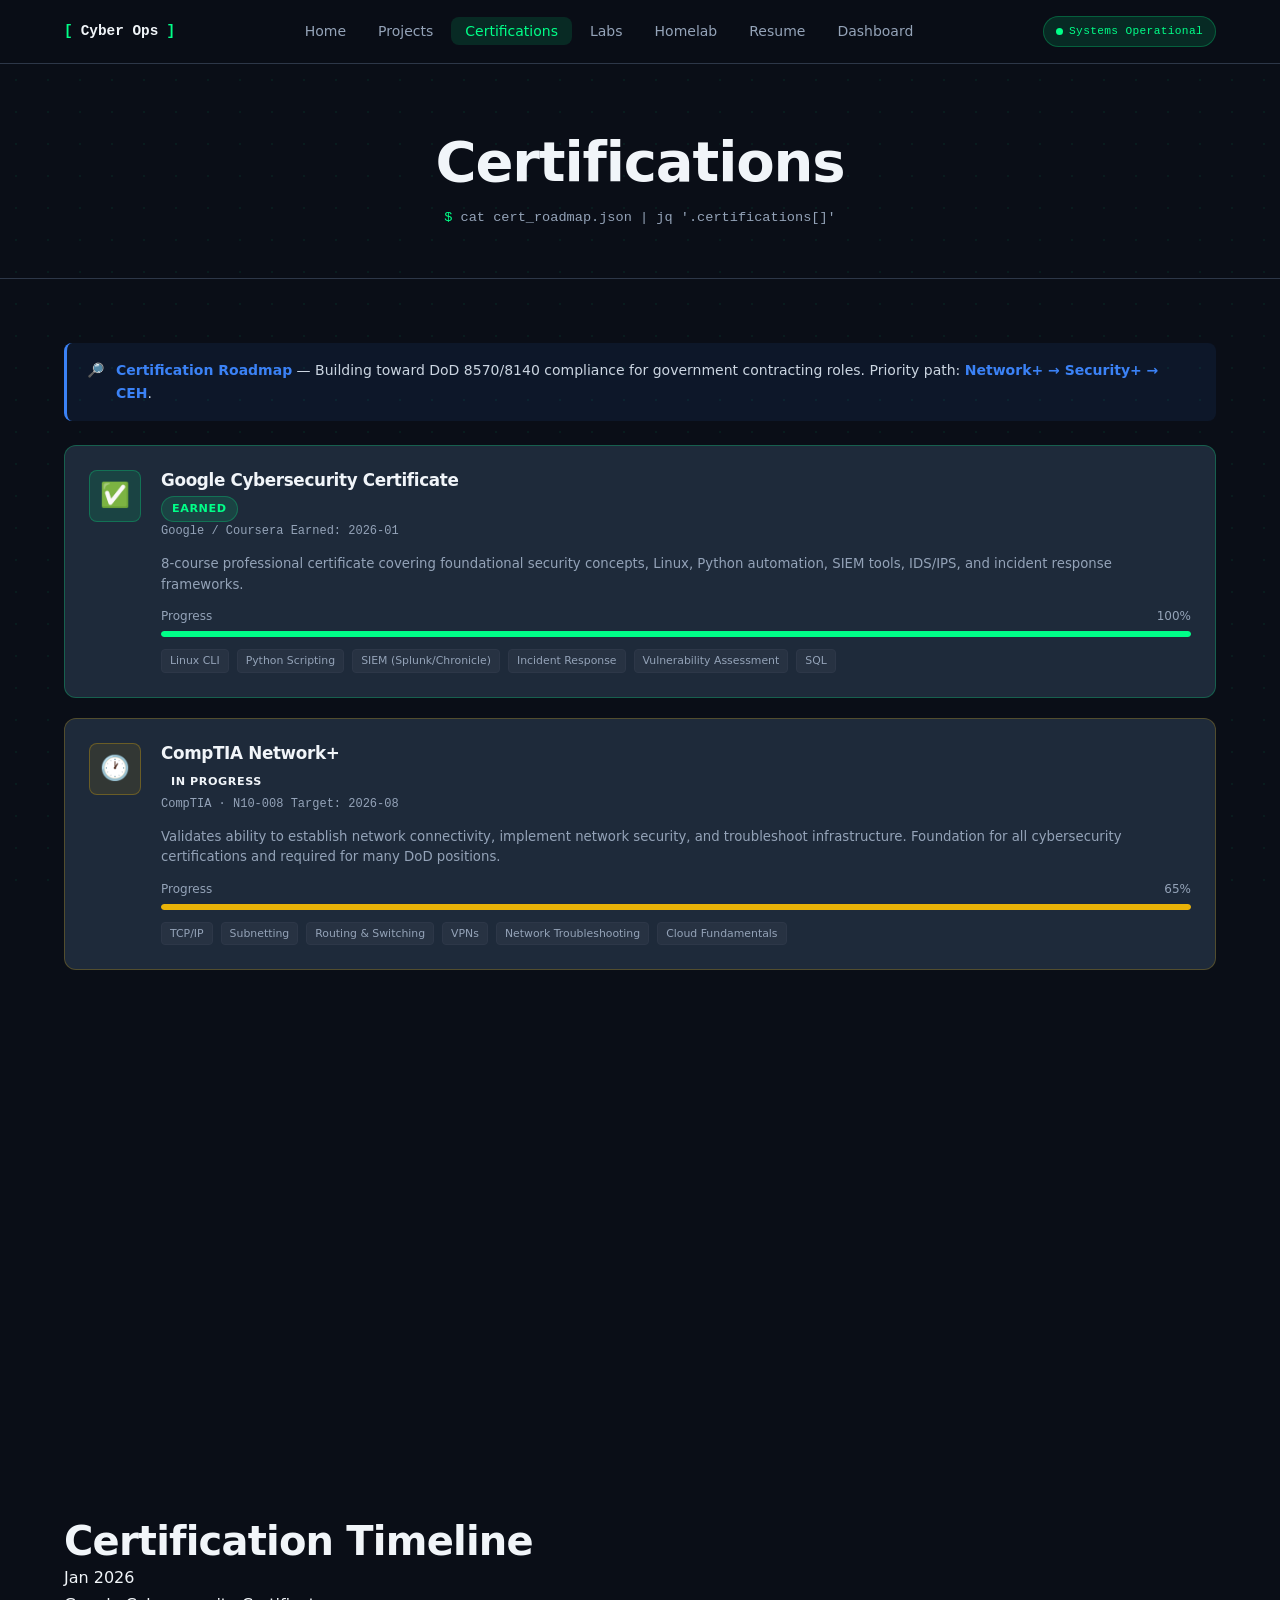
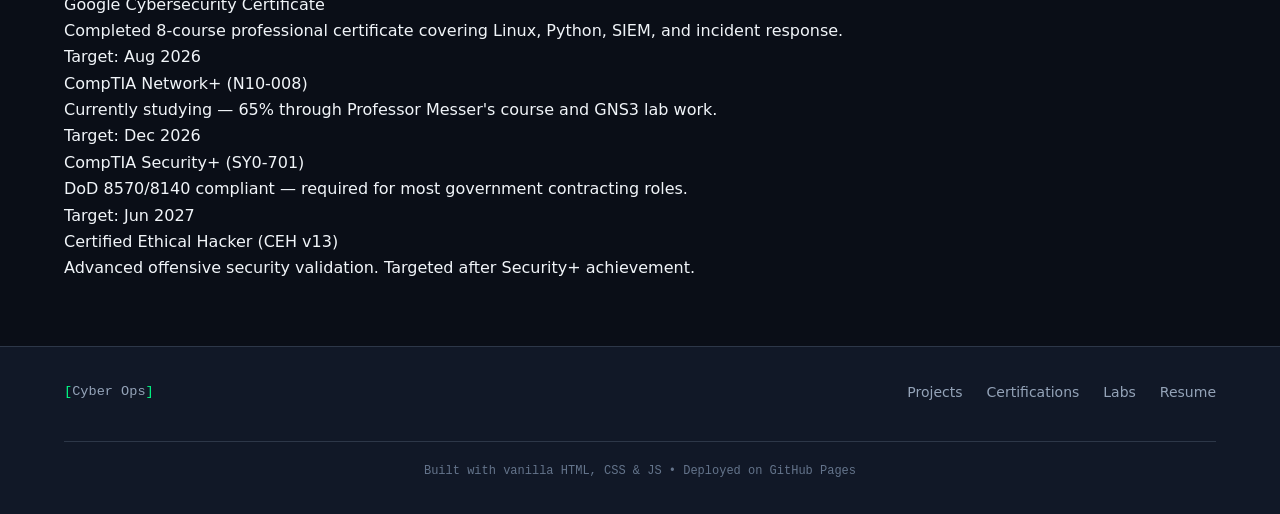
==== sections/certifications.html @ 69dcfa16 "Initial commit: cybersecurity portfolio - Homepage with animated terminal, stats bar, GitHub widget " ====
<!DOCTYPE html>
<html lang="en">
<head>
  <meta charset="UTF-8">
  <meta name="viewport" content="width=device-width, initial-scale=1.0">
  <meta name="description" content="Certification journey — earned credentials, in-progress study, and planned certifications for a government contracting cybersecurity career.">
  <title>Certifications — Cyber Ops Portfolio</title>
  <meta http-equiv="Content-Security-Policy"
    content="default-src 'self'; script-src 'self'; style-src 'self' https://fonts.googleapis.com; font-src https://fonts.gstatic.com; img-src 'self' data: https:; connect-src 'self'; frame-ancestors 'none';">
  <meta http-equiv="X-Content-Type-Options" content="nosniff">
  <meta http-equiv="Referrer-Policy" content="strict-origin-when-cross-origin">
  <link rel="preconnect" href="https://fonts.googleapis.com">
  <link rel="preconnect" href="https://fonts.gstatic.com" crossorigin>
  <link href="https://fonts.googleapis.com/css2?family=Inter:wght@400;500;600;700;800&family=JetBrains+Mono:wght@400;700&display=swap" rel="stylesheet">
  <link rel="stylesheet" href="../assets/css/main.css">
  <link rel="stylesheet" href="../assets/css/components.css">
  <link rel="stylesheet" href="../assets/css/animations.css">
</head>
<body data-page="certifications">

  <nav class="nav" role="navigation" aria-label="Main navigation">
    <div class="nav-inner">
      <a href="../index.html" class="nav-logo">
        <span class="bracket">[</span>Cyber Ops<span class="bracket">]</span>
      </a>
      <ul class="nav-links" role="list">
        <li><a href="../index.html">Home</a></li>
        <li><a href="projects.html">Projects</a></li>
        <li><a href="certifications.html" class="active">Certifications</a></li>
        <li><a href="labs.html">Labs</a></li>
        <li><a href="homelab.html">Homelab</a></li>
        <li><a href="resume.html">Resume</a></li>
        <li><a href="dashboard.html">Dashboard</a></li>
      </ul>
      <div class="nav-status" aria-label="System status: operational">
        <span class="status-dot" aria-hidden="true"></span>
        Systems Operational
      </div>
      <button class="nav-hamburger" aria-label="Toggle mobile menu" aria-expanded="false" aria-controls="mobile-nav">
        <span></span><span></span><span></span>
      </button>
    </div>
  </nav>
  <nav id="mobile-nav" class="nav-mobile" aria-label="Mobile navigation">
    <a href="../index.html">Home</a>
    <a href="projects.html">Projects</a>
    <a href="certifications.html">Certifications</a>
    <a href="labs.html">Labs</a>
    <a href="homelab.html">Homelab</a>
    <a href="resume.html">Resume</a>
    <a href="dashboard.html">Dashboard</a>
  </nav>

  <main>
    <section class="page-hero">
      <div class="container">
        <h1>Certifications</h1>
        <div class="page-cmd">cat cert_roadmap.json | jq '.certifications[]'</div>
      </div>
    </section>

    <section class="section">
      <div class="container">

        <!-- Context note about cert path -->
        <div class="alert alert-sim" style="max-width:720px; margin-bottom:var(--sp-8);">
          <span aria-hidden="true">&#128270;</span>
          <div>
            <strong>Certification Roadmap</strong> —
            Building toward DoD 8570/8140 compliance for government contracting roles.
            Priority path: <strong>Network+ → Security+ → CEH</strong>.
          </div>
        </div>

        <!-- Cert cards injected by main.js (CertCards.load) -->
        <div id="certs-grid" class="certs-grid" aria-label="Certification cards">
          <p style="color:var(--text-muted);">Loading certifications...</p>
        </div>

        <!-- Timeline -->
        <div style="margin-top:var(--sp-12)">
          <h2 style="font-size:1.5rem; margin-bottom:var(--sp-8);">Certification Timeline</h2>
          <div style="position:relative; padding-left:2rem;">
            <!-- Vertical line -->
            <div style="position:absolute; left:7px; top:0; bottom:0; width:2px; background:var(--border);"></div>

            <div style="margin-bottom:var(--sp-8); position:relative;">
              <div style="position:absolute; left:-1.6rem; top:4px; width:14px; height:14px; border-radius:50%; background:var(--green); border:2px solid var(--bg-primary); box-shadow:var(--green-glow);"></div>
              <div style="font-family:var(--font-mono); font-size:0.75rem; color:var(--green); margin-bottom:4px;">Jan 2026</div>
              <div style="font-weight:600;">Google Cybersecurity Certificate</div>
              <div style="font-size:0.85rem; color:var(--text-muted);">Completed 8-course professional certificate covering Linux, Python, SIEM, and incident response.</div>
            </div>

            <div style="margin-bottom:var(--sp-8); position:relative;">
              <div style="position:absolute; left:-1.6rem; top:4px; width:14px; height:14px; border-radius:50%; background:var(--yellow); border:2px solid var(--bg-primary);"></div>
              <div style="font-family:var(--font-mono); font-size:0.75rem; color:var(--yellow); margin-bottom:4px;">Target: Aug 2026</div>
              <div style="font-weight:600;">CompTIA Network+ (N10-008)</div>
              <div style="font-size:0.85rem; color:var(--text-muted);">Currently studying — 65% through Professor Messer's course and GNS3 lab work.</div>
            </div>

            <div style="margin-bottom:var(--sp-8); position:relative;">
              <div style="position:absolute; left:-1.6rem; top:4px; width:14px; height:14px; border-radius:50%; background:var(--border); border:2px solid var(--bg-primary);"></div>
              <div style="font-family:var(--font-mono); font-size:0.75rem; color:var(--text-muted); margin-bottom:4px;">Target: Dec 2026</div>
              <div style="font-weight:600;">CompTIA Security+ (SY0-701)</div>
              <div style="font-size:0.85rem; color:var(--text-muted);">DoD 8570/8140 compliant — required for most government contracting roles.</div>
            </div>

            <div style="position:relative;">
              <div style="position:absolute; left:-1.6rem; top:4px; width:14px; height:14px; border-radius:50%; background:var(--border); border:2px solid var(--bg-primary);"></div>
              <div style="font-family:var(--font-mono); font-size:0.75rem; color:var(--text-muted); margin-bottom:4px;">Target: Jun 2027</div>
              <div style="font-weight:600;">Certified Ethical Hacker (CEH v13)</div>
              <div style="font-size:0.85rem; color:var(--text-muted);">Advanced offensive security validation. Targeted after Security+ achievement.</div>
            </div>
          </div>
        </div>

      </div>
    </section>
  </main>

  <footer class="footer" role="contentinfo">
    <div class="footer-inner">
      <div class="footer-logo"><span class="accent">[</span>Cyber Ops<span class="accent">]</span></div>
      <ul class="footer-links" role="list">
        <li><a href="projects.html">Projects</a></li>
        <li><a href="certifications.html">Certifications</a></li>
        <li><a href="labs.html">Labs</a></li>
        <li><a href="resume.html">Resume</a></li>
      </ul>
      <div class="footer-copy">Built with vanilla HTML, CSS &amp; JS &bull; Deployed on GitHub Pages</div>
    </div>
  </footer>

  <script src="../config.js"></script>
  <script src="../assets/js/main.js"></script>

</body>
</html>
---- assets/css/main.css ----
/* ============================================================
   MAIN.CSS — Cyber Operations Portfolio
   Design tokens, reset, base typography, layout, nav, hero,
   stats bar, footer, and responsive breakpoints.
   ============================================================ */

/* ── Design Tokens (CSS Custom Properties) ─────────────────── */
:root {
  /* Backgrounds */
  --bg-primary:     #0a0e17;
  --bg-secondary:   #111827;
  --bg-card:        #1e2a3a;
  --bg-card-hover:  #243347;
  --bg-nav:         rgba(10, 14, 23, 0.96);

  /* Accent Colors */
  --green:          #00ff88;
  --green-dim:      rgba(0, 255, 136, 0.12);
  --green-border:   rgba(0, 255, 136, 0.25);
  --green-glow:     0 0 20px rgba(0, 255, 136, 0.2);
  --blue:           #3b82f6;
  --blue-dim:       rgba(59, 130, 246, 0.12);
  --blue-border:    rgba(59, 130, 246, 0.3);
  --blue-glow:      0 0 20px rgba(59, 130, 246, 0.2);
  --orange:         #f97316;
  --red:            #ef4444;
  --yellow:         #eab308;

  /* Text */
  --text-primary:   #f1f5f9;
  --text-secondary: #cbd5e1;
  --text-muted:     #94a3b8;
  --text-dim:       #64748b;

  /* Borders */
  --border:         #2d3748;
  --border-light:   #374151;
  --radius-sm:      4px;
  --radius:         8px;
  --radius-lg:      12px;
  --radius-xl:      16px;
  --radius-full:    9999px;

  /* Spacing scale */
  --sp-1: 0.25rem;
  --sp-2: 0.5rem;
  --sp-3: 0.75rem;
  --sp-4: 1rem;
  --sp-5: 1.25rem;
  --sp-6: 1.5rem;
  --sp-8: 2rem;
  --sp-10: 2.5rem;
  --sp-12: 3rem;
  --sp-16: 4rem;
  --sp-20: 5rem;

  /* Typography */
  --font-body: 'Inter', system-ui, -apple-system, sans-serif;
  --font-mono: 'JetBrains Mono', 'Fira Code', 'Courier New', monospace;

  /* Transitions */
  --t-fast:   150ms ease;
  --t-base:   250ms ease;
  --t-slow:   400ms ease;

  /* Shadows */
  --shadow-sm: 0 1px 3px rgba(0, 0, 0, 0.4);
  --shadow-md: 0 4px 12px rgba(0, 0, 0, 0.5);
  --shadow-lg: 0 8px 24px rgba(0, 0, 0, 0.6);

  /* Layout */
  --nav-h:      64px;
  --max-w:      1200px;
  --px:         1.5rem;
}

/* ── Reset ─────────────────────────────────────────────────── */
*, *::before, *::after {
  box-sizing: border-box;
  margin: 0;
  padding: 0;
}

html {
  scroll-behavior: smooth;
  font-size: 16px;
  -webkit-text-size-adjust: 100%;
}

body {
  font-family: var(--font-body);
  background-color: var(--bg-primary);
  color: var(--text-primary);
  line-height: 1.65;
  min-height: 100vh;
  overflow-x: hidden;
  /* Subtle dot-grid background */
  background-image:
    radial-gradient(circle, rgba(0, 255, 136, 0.06) 1px, transparent 1px);
  background-size: 32px 32px;
  background-attachment: fixed;
}

/* ── Base Typography ────────────────────────────────────────── */
h1, h2, h3, h4, h5, h6 {
  font-weight: 700;
  line-height: 1.2;
  color: var(--text-primary);
  letter-spacing: -0.02em;
}

h1 { font-size: clamp(2rem,    5vw, 3.5rem); }
h2 { font-size: clamp(1.75rem, 4vw, 2.5rem); }
h3 { font-size: clamp(1.25rem, 3vw, 1.75rem); }
h4 { font-size: 1.125rem; }

p {
  color: var(--text-secondary);
  margin-bottom: var(--sp-4);
}
p:last-child { margin-bottom: 0; }

a {
  color: var(--blue);
  text-decoration: none;
  transition: color var(--t-fast);
}
a:hover { color: var(--green); }
a:focus-visible {
  outline: 2px solid var(--green);
  outline-offset: 3px;
  border-radius: var(--radius-sm);
}

ul, ol { list-style: none; }

img, svg {
  display: block;
  max-width: 100%;
}

button {
  font-family: var(--font-body);
  cursor: pointer;
}

code, .mono {
  font-family: var(--font-mono);
}

/* ── Layout Utilities ───────────────────────────────────────── */
.container {
  max-width: var(--max-w);
  margin: 0 auto;
  padding: 0 var(--px);
}

.section {
  padding: var(--sp-16) 0;
}

/* Section header with underline accent */
.section-header {
  text-align: center;
  margin-bottom: var(--sp-12);
}
.section-header h2 {
  display: inline-block;
  margin-bottom: var(--sp-3);
}
.section-header h2::after {
  content: '';
  display: block;
  width: 48px;
  height: 3px;
  background: var(--green);
  margin: var(--sp-3) auto 0;
  border-radius: 2px;
  box-shadow: var(--green-glow);
}
.section-header p {
  color: var(--text-muted);
  max-width: 560px;
  margin: var(--sp-4) auto 0;
}

/* Visually-hidden (accessibility) */
.sr-only {
  position: absolute;
  width: 1px;
  height: 1px;
  padding: 0;
  margin: -1px;
  overflow: hidden;
  clip: rect(0,0,0,0);
  white-space: nowrap;
  border-width: 0;
}

/* ── Navigation ─────────────────────────────────────────────── */
.nav {
  position: sticky;
  top: 0;
  z-index: 1000;
  background: var(--bg-nav);
  backdrop-filter: blur(12px);
  -webkit-backdrop-filter: blur(12px);
  border-bottom: 1px solid var(--border);
  height: var(--nav-h);
  transition: box-shadow var(--t-base);
}
.nav.scrolled {
  box-shadow: 0 2px 24px rgba(0, 0, 0, 0.6);
}

.nav-inner {
  max-width: var(--max-w);
  margin: 0 auto;
  padding: 0 var(--px);
  height: 100%;
  display: flex;
  align-items: center;
  justify-content: space-between;
  gap: var(--sp-4);
}

/* Logo */
.nav-logo {
  font-family: var(--font-mono);
  font-size: 0.9rem;
  font-weight: 700;
  color: var(--text-primary);
  text-decoration: none;
  display: flex;
  align-items: center;
  gap: var(--sp-2);
  flex-shrink: 0;
  transition: color var(--t-fast);
}
.nav-logo:hover { color: var(--green); }
.nav-logo .bracket { color: var(--green); }

/* Desktop nav links */
.nav-links {
  display: flex;
  align-items: center;
  gap: var(--sp-1);
}
.nav-links a {
  font-size: 0.875rem;
  font-weight: 500;
  color: var(--text-muted);
  padding: 6px 14px;
  border-radius: var(--radius);
  transition: color var(--t-fast), background var(--t-fast);
  text-decoration: none;
}
.nav-links a:hover,
.nav-links a.active {
  color: var(--green);
  background: var(--green-dim);
}

/* Status badge */
.nav-status {
  display: flex;
  align-items: center;
  gap: 6px;
  font-family: var(--font-mono);
  font-size: 0.7rem;
  color: var(--green);
  background: var(--green-dim);
  border: 1px solid var(--green-border);
  border-radius: var(--radius-full);
  padding: 5px 12px;
  flex-shrink: 0;
  letter-spacing: 0.03em;
}
.status-dot {
  width: 7px;
  height: 7px;
  background: var(--green);
  border-radius: 50%;
  flex-shrink: 0;
  animation: pulse-dot 2.4s ease-in-out infinite;
}

/* Hamburger */
.nav-hamburger {
  display: none;
  flex-direction: column;
  justify-content: center;
  gap: 5px;
  background: none;
  border: 1px solid var(--border);
  border-radius: var(--radius);
  cursor: pointer;
  padding: 8px 10px;
  transition: border-color var(--t-fast);
}
.nav-hamburger:hover { border-color: var(--green); }
.nav-hamburger span {
  display: block;
  width: 20px;
  height: 2px;
  background: var(--text-primary);
  border-radius: 1px;
  transition: transform var(--t-base), opacity var(--t-base);
}
.nav-hamburger[aria-expanded="true"] span:nth-child(1) {
  transform: translateY(7px) rotate(45deg);
}
.nav-hamburger[aria-expanded="true"] span:nth-child(2) {
  opacity: 0;
  transform: scaleX(0);
}
.nav-hamburger[aria-expanded="true"] span:nth-child(3) {
  transform: translateY(-7px) rotate(-45deg);
}

/* Mobile nav drawer */
.nav-mobile {
  display: none;
  flex-direction: column;
  position: fixed;
  top: var(--nav-h);
  left: 0;
  right: 0;
  background: rgba(10, 14, 23, 0.98);
  backdrop-filter: blur(12px);
  border-bottom: 1px solid var(--border);
  padding: var(--sp-4);
  z-index: 999;
  gap: var(--sp-1);
  animation: slide-down 0.2s ease;
}
.nav-mobile.open { display: flex; }
.nav-mobile a {
  font-size: 1rem;
  font-weight: 500;
  color: var(--text-muted);
  padding: var(--sp-3) var(--sp-4);
  border-radius: var(--radius);
  transition: all var(--t-fast);
  text-decoration: none;
}
.nav-mobile a:hover,
.nav-mobile a.active {
  color: var(--green);
  background: var(--green-dim);
}

/* ── Hero ───────────────────────────────────────────────────── */
.hero {
  min-height: calc(100vh - var(--nav-h));
  display: flex;
  align-items: center;
  padding: var(--sp-16) 0;
  position: relative;
}

.hero-grid {
  max-width: var(--max-w);
  margin: 0 auto;
  padding: 0 var(--px);
  display: grid;
  grid-template-columns: 1fr 1fr;
  gap: var(--sp-16);
  align-items: center;
  width: 100%;
}

.hero-eyebrow {
  display: inline-flex;
  align-items: center;
  gap: var(--sp-2);
  font-family: var(--font-mono);
  font-size: 0.7rem;
  letter-spacing: 0.1em;
  text-transform: uppercase;
  color: var(--green);
  background: var(--green-dim);
  border: 1px solid var(--green-border);
  border-radius: var(--radius-full);
  padding: 5px 14px;
  margin-bottom: var(--sp-5);
}
.hero-eyebrow::before {
  content: '//';
  opacity: 0.6;
}

.hero-title {
  font-size: clamp(2.2rem, 5vw, 3.8rem);
  font-weight: 800;
  line-height: 1.1;
  margin-bottom: var(--sp-5);
  letter-spacing: -0.03em;
}
.hero-title .accent { color: var(--green); }

.hero-sub {
  font-size: 1.1rem;
  color: var(--text-muted);
  max-width: 500px;
  line-height: 1.75;
  margin-bottom: var(--sp-8);
}

.hero-ctas {
  display: flex;
  gap: var(--sp-3);
  flex-wrap: wrap;
}

/* ── Stats Bar ──────────────────────────────────────────────── */
.stats-bar {
  background: var(--bg-secondary);
  border-top: 1px solid var(--border);
  border-bottom: 1px solid var(--border);
  padding: var(--sp-8) 0;
}
.stats-grid {
  max-width: var(--max-w);
  margin: 0 auto;
  padding: 0 var(--px);
  display: grid;
  grid-template-columns: repeat(4, 1fr);
  gap: var(--sp-5);
}
.stat-card {
  text-align: center;
  padding: var(--sp-6);
  background: var(--bg-card);
  border: 1px solid var(--border);
  border-radius: var(--radius-lg);
  transition: border-color var(--t-base), box-shadow var(--t-base), transform var(--t-base);
}
.stat-card:hover {
  border-color: var(--green-border);
  box-shadow: var(--green-glow);
  transform: translateY(-2px);
}
.stat-icon {
  font-size: 1.5rem;
  margin-bottom: var(--sp-3);
  display: block;
}
.stat-number {
  font-family: var(--font-mono);
  font-size: 2.5rem;
  font-weight: 700;
  color: var(--green);
  line-height: 1;
  margin-bottom: var(--sp-2);
}
.stat-label {
  font-size: 0.75rem;
  color: var(--text-muted);
  text-transform: uppercase;
  letter-spacing: 0.1em;
  font-weight: 500;
}

/* ── Page header (inner pages) ──────────────────────────────── */
.page-hero {
  padding: var(--sp-16) 0 var(--sp-12);
  text-align: center;
  border-bottom: 1px solid var(--border);
}
.page-hero h1 { margin-bottom: var(--sp-3); }
.page-hero .page-cmd {
  font-family: var(--font-mono);
  font-size: 0.85rem;
  color: var(--text-muted);
}
.page-hero .page-cmd::before {
  content: '$ ';
  color: var(--green);
}

/* ── GitHub widget section ──────────────────────────────────── */
.github-section { padding: var(--sp-16) 0; }
.github-header {
  display: flex;
  align-items: center;
  justify-content: space-between;
  margin-bottom: var(--sp-8);
  flex-wrap: wrap;
  gap: var(--sp-4);
}
.repos-grid {
  display: grid;
  grid-template-columns: repeat(auto-fill, minmax(300px, 1fr));
  gap: var(--sp-5);
}

/* ── Footer ─────────────────────────────────────────────────── */
.footer {
  background: var(--bg-secondary);
  border-top: 1px solid var(--border);
  padding: var(--sp-8) 0;
  margin-top: auto;
}
.footer-inner {
  max-width: var(--max-w);
  margin: 0 auto;
  padding: 0 var(--px);
  display: flex;
  align-items: center;
  justify-content: space-between;
  flex-wrap: wrap;
  gap: var(--sp-4);
}
.footer-logo {
  font-family: var(--font-mono);
  font-size: 0.85rem;
  color: var(--text-muted);
}
.footer-logo .accent { color: var(--green); }
.footer-links {
  display: flex;
  gap: var(--sp-6);
}
.footer-links a {
  font-size: 0.875rem;
  color: var(--text-muted);
  text-decoration: none;
  transition: color var(--t-fast);
}
.footer-links a:hover { color: var(--green); }
.footer-copy {
  width: 100%;
  text-align: center;
  font-family: var(--font-mono);
  font-size: 0.75rem;
  color: var(--text-dim);
  padding-top: var(--sp-5);
  margin-top: var(--sp-5);
  border-top: 1px solid var(--border);
}

/* ── Responsive ─────────────────────────────────────────────── */
@media (max-width: 1024px) {
  .hero-grid {
    grid-template-columns: 1fr;
    text-align: center;
  }
  .hero-sub { margin-inline: auto; }
  .hero-ctas { justify-content: center; }
  .stats-grid { grid-template-columns: repeat(2, 1fr); }
}

@media (max-width: 768px) {
  :root { --px: 1rem; }

  .nav-links,
  .nav-status { display: none; }
  .nav-hamburger { display: flex; }

  .stats-grid { grid-template-columns: repeat(2, 1fr); }
  .stat-number { font-size: 2rem; }

  .footer-inner { flex-direction: column; align-items: center; text-align: center; }
  .footer-links { justify-content: center; flex-wrap: wrap; gap: var(--sp-4); }

  .github-header { flex-direction: column; text-align: center; }
}

@media (max-width: 480px) {
  .stats-grid { grid-template-columns: 1fr 1fr; gap: var(--sp-3); }
  .stat-card { padding: var(--sp-4); }
  .stat-number { font-size: 1.75rem; }
  .hero-ctas { flex-direction: column; align-items: center; }
}

/* ── Print ──────────────────────────────────────────────────── */
@media print {
  body {
    background: #fff;
    color: #000;
    background-image: none;
    font-size: 12pt;
  }
  .nav, .footer, .hero, .stats-bar, .github-section { display: none; }
  a { color: #000; text-decoration: underline; }
}
---- assets/css/components.css ----
/* ============================================================
   COMPONENTS.CSS — Reusable UI Components
   Buttons, cards, terminal window, badges, tags, progress bars,
   skill bars, filter chips, repo cards, cert cards, lab cards.
   ============================================================ */

/* ── Buttons ────────────────────────────────────────────────── */
.btn {
  display: inline-flex;
  align-items: center;
  gap: 0.5rem;
  padding: 11px 24px;
  font-family: var(--font-body);
  font-size: 0.9rem;
  font-weight: 600;
  border-radius: var(--radius);
  border: 2px solid transparent;
  cursor: pointer;
  text-decoration: none;
  transition:
    background var(--t-fast),
    color var(--t-fast),
    border-color var(--t-fast),
    box-shadow var(--t-fast),
    transform var(--t-fast);
  white-space: nowrap;
}
.btn:hover { transform: translateY(-1px); }
.btn:active { transform: translateY(0); }
.btn:focus-visible {
  outline: 2px solid var(--green);
  outline-offset: 3px;
}

/* Primary — solid green */
.btn-primary {
  background: var(--green);
  color: #0a0e17;
  border-color: var(--green);
}
.btn-primary:hover {
  background: #00e67a;
  border-color: #00e67a;
  box-shadow: var(--green-glow);
  color: #0a0e17;
}

/* Secondary — ghost blue */
.btn-secondary {
  background: transparent;
  color: var(--blue);
  border-color: var(--blue-border);
}
.btn-secondary:hover {
  background: var(--blue-dim);
  border-color: var(--blue);
  box-shadow: var(--blue-glow);
  color: var(--blue);
}

/* Outline green */
.btn-outline {
  background: transparent;
  color: var(--green);
  border-color: var(--green-border);
}
.btn-outline:hover {
  background: var(--green-dim);
  border-color: var(--green);
  box-shadow: var(--green-glow);
  color: var(--green);
}

/* Ghost — minimal */
.btn-ghost {
  background: transparent;
  color: var(--text-muted);
  border-color: var(--border);
}
.btn-ghost:hover {
  color: var(--text-primary);
  border-color: var(--border-light);
  background: rgba(255,255,255,0.04);
}

.btn-sm {
  padding: 7px 16px;
  font-size: 0.8rem;
}

/* ── Base Card ──────────────────────────────────────────────── */
.card {
  background: var(--bg-card);
  border: 1px solid var(--border);
  border-radius: var(--radius-lg);
  padding: var(--sp-6);
  transition:
    border-color var(--t-base),
    box-shadow var(--t-base),
    transform var(--t-base);
}
.card:hover {
  border-color: var(--green-border);
  box-shadow: var(--green-glow), var(--shadow-md);
  transform: translateY(-3px);
}

/* ── Terminal Window ────────────────────────────────────────── */
.terminal {
  background: #0d1117;
  border: 1px solid #30363d;
  border-radius: var(--radius-lg);
  overflow: hidden;
  box-shadow: var(--shadow-lg), 0 0 40px rgba(0,0,0,0.4);
  font-family: var(--font-mono);
}

/* Title bar */
.terminal-bar {
  background: #161b22;
  padding: 10px 16px;
  display: flex;
  align-items: center;
  gap: 8px;
  border-bottom: 1px solid #30363d;
}
.terminal-dot {
  width: 12px;
  height: 12px;
  border-radius: 50%;
  flex-shrink: 0;
}
.terminal-dot.red    { background: #ff5f57; }
.terminal-dot.yellow { background: #febc2e; }
.terminal-dot.green  { background: #28c840; }
.terminal-title {
  margin-left: auto;
  margin-right: auto;
  font-size: 0.75rem;
  color: #6e7681;
  padding-right: 44px; /* visually center past the dots */
}

/* Body */
.terminal-body {
  padding: var(--sp-5);
  min-height: 280px;
  max-height: 360px;
  overflow-y: auto;
  scrollbar-width: thin;
  scrollbar-color: #30363d transparent;
}
.terminal-body::-webkit-scrollbar { width: 6px; }
.terminal-body::-webkit-scrollbar-thumb { background: #30363d; border-radius: 3px; }

/* Lines */
.t-line {
  display: block;
  font-size: 0.82rem;
  line-height: 1.7;
  white-space: pre;
}
.t-prompt  { color: var(--green); }
.t-cmd     { color: #f0f6fc; }
.t-output  { color: #8b949e; }
.t-success { color: var(--green); }
.t-warn    { color: var(--orange); }
.t-error   { color: var(--red); }
.t-info    { color: var(--blue); }

/* Blinking cursor */
.t-cursor {
  display: inline-block;
  width: 8px;
  height: 1em;
  background: var(--green);
  vertical-align: text-bottom;
  animation: cursor-blink 1s step-end infinite;
}

/* ── Badges ─────────────────────────────────────────────────── */
.badge {
  display: inline-flex;
  align-items: center;
  padding: 3px 10px;
  border-radius: var(--radius-full);
  font-size: 0.7rem;
  font-weight: 600;
  letter-spacing: 0.05em;
  text-transform: uppercase;
  white-space: nowrap;
}
.badge-beginner  { background: rgba(16,185,129,0.15); color: #10b981; border: 1px solid rgba(16,185,129,0.3); }
.badge-intermediate { background: rgba(59,130,246,0.15); color: #3b82f6; border: 1px solid rgba(59,130,246,0.3); }
.badge-advanced  { background: rgba(249,115,22,0.15); color: #f97316; border: 1px solid rgba(249,115,22,0.3); }
.badge-expert    { background: rgba(239,68,68,0.15); color: #ef4444; border: 1px solid rgba(239,68,68,0.3); }
.badge-complete  { background: rgba(0,255,136,0.12); color: var(--green); border: 1px solid var(--green-border); }
.badge-progress  { background: rgba(234,179,8,0.12); color: var(--yellow); border: 1px solid rgba(234,179,8,0.3); }
.badge-planned   { background: rgba(100,116,139,0.15); color: #94a3b8; border: 1px solid rgba(100,116,139,0.3); }
.badge-earned    { background: rgba(0,255,136,0.12); color: var(--green); border: 1px solid var(--green-border); }

/* ── Tags (tech stack) ──────────────────────────────────────── */
.tags {
  display: flex;
  flex-wrap: wrap;
  gap: var(--sp-2);
  margin-top: var(--sp-3);
}
.tag {
  font-family: var(--font-mono);
  font-size: 0.7rem;
  color: var(--text-muted);
  background: rgba(255,255,255,0.05);
  border: 1px solid var(--border);
  border-radius: var(--radius-sm);
  padding: 2px 8px;
}

/* ── Filter Chips ───────────────────────────────────────────── */
.filter-bar {
  display: flex;
  flex-wrap: wrap;
  gap: var(--sp-2);
  margin-bottom: var(--sp-8);
}
.filter-chip {
  font-family: var(--font-mono);
  font-size: 0.78rem;
  font-weight: 500;
  color: var(--text-muted);
  background: var(--bg-card);
  border: 1px solid var(--border);
  border-radius: var(--radius-full);
  padding: 6px 16px;
  cursor: pointer;
  transition: all var(--t-fast);
}
.filter-chip:hover {
  color: var(--green);
  border-color: var(--green-border);
  background: var(--green-dim);
}
.filter-chip.active {
  color: var(--green);
  border-color: var(--green);
  background: var(--green-dim);
  box-shadow: var(--green-glow);
}
.filter-chip:focus-visible {
  outline: 2px solid var(--green);
  outline-offset: 2px;
}

/* ── Project Card ───────────────────────────────────────────── */
.project-card {
  background: var(--bg-card);
  border: 1px solid var(--border);
  border-radius: var(--radius-lg);
  padding: var(--sp-6);
  display: flex;
  flex-direction: column;
  gap: var(--sp-3);
  transition: border-color var(--t-base), box-shadow var(--t-base), transform var(--t-base);
}
.project-card:hover {
  border-color: var(--green-border);
  box-shadow: var(--green-glow), var(--shadow-md);
  transform: translateY(-3px);
}
.project-card-header {
  display: flex;
  align-items: flex-start;
  justify-content: space-between;
  gap: var(--sp-3);
}
.project-card h3 {
  font-size: 1.1rem;
  margin: 0;
}
.project-card-meta {
  display: flex;
  align-items: center;
  gap: var(--sp-2);
  flex-wrap: wrap;
}
.project-card p {
  font-size: 0.875rem;
  color: var(--text-muted);
  line-height: 1.6;
  flex: 1;
}
.project-card-footer {
  display: flex;
  gap: var(--sp-2);
  margin-top: auto;
  padding-top: var(--sp-3);
  border-top: 1px solid var(--border);
  flex-wrap: wrap;
}

/* ── Lab Card ───────────────────────────────────────────────── */
.lab-card {
  background: var(--bg-card);
  border: 1px solid var(--border);
  border-radius: var(--radius-lg);
  padding: var(--sp-5);
  display: flex;
  flex-direction: column;
  gap: var(--sp-3);
  transition: border-color var(--t-base), box-shadow var(--t-base), transform var(--t-base);
}
.lab-card:hover {
  border-color: var(--blue-border);
  box-shadow: var(--blue-glow), var(--shadow-md);
  transform: translateY(-2px);
}
.lab-card-header {
  display: flex;
  justify-content: space-between;
  align-items: flex-start;
  gap: var(--sp-3);
}
.lab-platform {
  font-family: var(--font-mono);
  font-size: 0.7rem;
  color: var(--blue);
  background: var(--blue-dim);
  border: 1px solid var(--blue-border);
  border-radius: var(--radius-full);
  padding: 3px 10px;
  white-space: nowrap;
}
.lab-card h3 { font-size: 1rem; }
.lab-notes {
  font-size: 0.82rem;
  color: var(--text-muted);
  line-height: 1.6;
  font-style: italic;
  border-left: 2px solid var(--border);
  padding-left: var(--sp-3);
}
.lab-meta {
  display: flex;
  gap: var(--sp-3);
  font-size: 0.75rem;
  color: var(--text-dim);
  font-family: var(--font-mono);
  flex-wrap: wrap;
}

/* ── Cert Card ──────────────────────────────────────────────── */
.cert-card {
  background: var(--bg-card);
  border: 1px solid var(--border);
  border-radius: var(--radius-lg);
  padding: var(--sp-6);
  display: grid;
  grid-template-columns: auto 1fr;
  gap: var(--sp-4) var(--sp-5);
  align-items: start;
  transition: border-color var(--t-base), box-shadow var(--t-base), transform var(--t-base);
}
.cert-card:hover {
  transform: translateY(-2px);
}
.cert-card.earned { border-color: var(--green-border); }
.cert-card.earned:hover { box-shadow: var(--green-glow); }
.cert-card.in-progress { border-color: rgba(234,179,8,0.25); }
.cert-card.in-progress:hover { box-shadow: 0 0 20px rgba(234,179,8,0.15); }
.cert-card.planned { border-color: var(--border-light); }

.cert-icon {
  width: 52px;
  height: 52px;
  border-radius: var(--radius);
  display: flex;
  align-items: center;
  justify-content: center;
  font-size: 1.5rem;
  flex-shrink: 0;
}
.cert-icon.earned    { background: var(--green-dim); border: 1px solid var(--green-border); }
.cert-icon.in-progress { background: rgba(234,179,8,0.1); border: 1px solid rgba(234,179,8,0.3); }
.cert-icon.planned   { background: rgba(100,116,139,0.1); border: 1px solid rgba(100,116,139,0.2); }

.cert-info { min-width: 0; }
.cert-info h3 { font-size: 1.05rem; margin-bottom: var(--sp-1); }
.cert-issuer {
  font-family: var(--font-mono);
  font-size: 0.75rem;
  color: var(--text-muted);
  margin-bottom: var(--sp-3);
}
.cert-description {
  font-size: 0.83rem;
  color: var(--text-muted);
  line-height: 1.55;
  margin-bottom: var(--sp-3);
}

/* Progress bar */
.progress-wrap {
  margin-bottom: var(--sp-3);
}
.progress-label {
  display: flex;
  justify-content: space-between;
  font-size: 0.75rem;
  color: var(--text-muted);
  margin-bottom: var(--sp-1);
}
.progress-track {
  height: 6px;
  background: rgba(255,255,255,0.06);
  border-radius: var(--radius-full);
  overflow: hidden;
}
.progress-fill {
  height: 100%;
  border-radius: var(--radius-full);
  transition: width 1.2s cubic-bezier(0.4, 0, 0.2, 1);
}
.progress-fill.earned    { background: var(--green); box-shadow: var(--green-glow); }
.progress-fill.in-progress { background: var(--yellow); }
.progress-fill.planned   { background: var(--text-dim); }

.cert-skills {
  display: flex;
  flex-wrap: wrap;
  gap: var(--sp-2);
}
.cert-skill-tag {
  font-size: 0.68rem;
  color: var(--text-muted);
  background: rgba(255,255,255,0.04);
  border: 1px solid var(--border);
  border-radius: var(--radius-sm);
  padding: 2px 8px;
}

/* Grid for cert page */
.certs-grid {
  display: grid;
  grid-template-columns: 1fr;
  gap: var(--sp-5);
}

/* ── Skill Bar ──────────────────────────────────────────────── */
.skill-category { margin-bottom: var(--sp-8); }
.skill-category h3 {
  font-size: 0.8rem;
  font-weight: 600;
  text-transform: uppercase;
  letter-spacing: 0.1em;
  color: var(--text-muted);
  margin-bottom: var(--sp-4);
  font-family: var(--font-mono);
}
.skill-list { display: flex; flex-direction: column; gap: var(--sp-3); }
.skill-item { display: flex; flex-direction: column; gap: var(--sp-1); }
.skill-meta {
  display: flex;
  justify-content: space-between;
  font-size: 0.85rem;
}
.skill-name { color: var(--text-primary); font-weight: 500; }
.skill-level { color: var(--text-muted); font-family: var(--font-mono); font-size: 0.75rem; }

/* ── Repo Card (GitHub) ─────────────────────────────────────── */
.repo-card {
  background: var(--bg-card);
  border: 1px solid var(--border);
  border-radius: var(--radius-lg);
  padding: var(--sp-5);
  display: flex;
  flex-direction: column;
  gap: var(--sp-3);
  transition: border-color var(--t-base), box-shadow var(--t-base), transform var(--t-base);
  text-decoration: none;
}
.repo-card:hover {
  border-color: var(--blue-border);
  box-shadow: var(--blue-glow);
  transform: translateY(-2px);
}
.repo-card-header {
  display: flex;
  align-items: center;
  gap: var(--sp-3);
}
.repo-icon {
  font-size: 1.2rem;
  flex-shrink: 0;
}
.repo-name {
  font-weight: 600;
  font-size: 0.95rem;
  color: var(--blue);
}
.repo-description {
  font-size: 0.82rem;
  color: var(--text-muted);
  line-height: 1.55;
  flex: 1;
}
.repo-meta {
  display: flex;
  gap: var(--sp-4);
  font-family: var(--font-mono);
  font-size: 0.75rem;
  color: var(--text-muted);
  margin-top: auto;
}
.repo-lang-dot {
  display: inline-block;
  width: 10px;
  height: 10px;
  border-radius: 50%;
  flex-shrink: 0;
  margin-right: 5px;
  vertical-align: middle;
}

/* ── Alert / Info Box ───────────────────────────────────────── */
.alert {
  display: flex;
  align-items: flex-start;
  gap: var(--sp-3);
  padding: var(--sp-4) var(--sp-5);
  border-radius: var(--radius);
  border-left: 3px solid;
  font-size: 0.875rem;
  margin-bottom: var(--sp-6);
}
.alert-sim {
  background: rgba(59,130,246,0.08);
  border-color: var(--blue);
  color: var(--text-secondary);
}
.alert-sim strong { color: var(--blue); }
.alert-warn {
  background: rgba(249,115,22,0.08);
  border-color: var(--orange);
  color: var(--text-secondary);
}
.alert-warn strong { color: var(--orange); }

/* ── Dashboard Components ───────────────────────────────────── */
.dashboard-grid {
  display: grid;
  grid-template-columns: 1fr 1fr 1fr;
  gap: var(--sp-5);
  margin-bottom: var(--sp-6);
}
.dash-card {
  background: var(--bg-card);
  border: 1px solid var(--border);
  border-radius: var(--radius-lg);
  padding: var(--sp-5);
}
.dash-card-label {
  font-family: var(--font-mono);
  font-size: 0.7rem;
  text-transform: uppercase;
  letter-spacing: 0.1em;
  color: var(--text-muted);
  margin-bottom: var(--sp-2);
}
.dash-card-value {
  font-family: var(--font-mono);
  font-size: 2rem;
  font-weight: 700;
  color: var(--green);
  line-height: 1;
}
.dash-card-sub {
  font-size: 0.75rem;
  color: var(--text-dim);
  margin-top: var(--sp-1);
}

/* Threat feed */
.threat-feed {
  background: #0d1117;
  border: 1px solid #30363d;
  border-radius: var(--radius-lg);
  overflow: hidden;
}
.threat-feed-header {
  background: #161b22;
  padding: var(--sp-3) var(--sp-5);
  display: flex;
  align-items: center;
  justify-content: space-between;
  border-bottom: 1px solid #30363d;
}
.threat-feed-title {
  font-family: var(--font-mono);
  font-size: 0.8rem;
  color: #8b949e;
}
.threat-feed-live {
  display: flex;
  align-items: center;
  gap: 6px;
  font-family: var(--font-mono);
  font-size: 0.7rem;
  color: var(--green);
}
.threat-feed-body {
  height: 320px;
  overflow-y: auto;
  padding: var(--sp-3);
  scrollbar-width: thin;
  scrollbar-color: #30363d transparent;
}
.threat-entry {
  display: flex;
  gap: var(--sp-3);
  padding: var(--sp-2) var(--sp-3);
  border-radius: var(--radius-sm);
  font-family: var(--font-mono);
  font-size: 0.75rem;
  line-height: 1.5;
  border-bottom: 1px solid rgba(255,255,255,0.03);
  animation: fade-in-row 0.4s ease;
}
.threat-time { color: #6e7681; flex-shrink: 0; }
.threat-sev-high   { color: var(--red); }
.threat-sev-medium { color: var(--orange); }
.threat-sev-low    { color: var(--yellow); }
.threat-sev-info   { color: var(--blue); }
.threat-desc { color: #c9d1d9; flex: 1; }
.threat-src { color: #8b949e; }

/* Log viewer */
.log-viewer {
  background: #0d1117;
  border: 1px solid #30363d;
  border-radius: var(--radius-lg);
  overflow: hidden;
}
.log-header {
  background: #161b22;
  padding: var(--sp-3) var(--sp-5);
  display: flex;
  align-items: center;
  gap: var(--sp-3);
  border-bottom: 1px solid #30363d;
}
.log-header-title {
  font-family: var(--font-mono);
  font-size: 0.8rem;
  color: #8b949e;
}
.log-body {
  height: 240px;
  overflow-y: auto;
  padding: var(--sp-3) var(--sp-5);
  font-family: var(--font-mono);
  font-size: 0.72rem;
  line-height: 1.8;
  scrollbar-width: thin;
  scrollbar-color: #30363d transparent;
}
.log-line { color: #8b949e; }
.log-line .log-ts { color: #6e7681; margin-right: var(--sp-3); }
.log-line.log-warn .log-body-text { color: var(--orange); }
.log-line.log-error .log-body-text { color: var(--red); }
.log-line.log-info .log-body-text { color: var(--blue); }

/* Responsive dashboard */
@media (max-width: 900px) {
  .dashboard-grid { grid-template-columns: 1fr 1fr; }
}
@media (max-width: 600px) {
  .dashboard-grid { grid-template-columns: 1fr; }
}

/* ── Homelab ────────────────────────────────────────────────── */
.homelab-grid {
  display: grid;
  grid-template-columns: 1fr 1fr;
  gap: var(--sp-6);
}
.homelab-section-title {
  font-family: var(--font-mono);
  font-size: 0.8rem;
  font-weight: 600;
  text-transform: uppercase;
  letter-spacing: 0.1em;
  color: var(--green);
  margin-bottom: var(--sp-4);
  padding-bottom: var(--sp-2);
  border-bottom: 1px solid var(--green-border);
}
.hardware-list { display: flex; flex-direction: column; gap: var(--sp-3); }
.hardware-item {
  display: flex;
  align-items: flex-start;
  gap: var(--sp-3);
  padding: var(--sp-4);
  background: rgba(255,255,255,0.02);
  border: 1px solid var(--border);
  border-radius: var(--radius);
}
.hardware-icon { font-size: 1.2rem; flex-shrink: 0; }
.hardware-name { font-weight: 600; font-size: 0.9rem; margin-bottom: 2px; }
.hardware-spec { font-size: 0.8rem; color: var(--text-muted); font-family: var(--font-mono); }

.tool-grid {
  display: grid;
  grid-template-columns: repeat(auto-fill, minmax(120px, 1fr));
  gap: var(--sp-3);
}
.tool-item {
  padding: var(--sp-3) var(--sp-4);
  background: rgba(255,255,255,0.02);
  border: 1px solid var(--border);
  border-radius: var(--radius);
  text-align: center;
  font-size: 0.8rem;
  color: var(--text-secondary);
  transition: border-color var(--t-fast), color var(--t-fast);
}
.tool-item:hover { border-color: var(--green-border); color: var(--green); }

.experiment-list { display: flex; flex-direction: column; gap: var(--sp-3); }
.experiment-item {
  padding: var(--sp-4);
  background: rgba(0,255,136,0.03);
  border: 1px solid var(--green-border);
  border-radius: var(--radius);
  border-left: 3px solid var(--green);
}
.experiment-item h4 { font-size: 0.9rem; margin-bottom: var(--sp-1); }
.experiment-item p { font-size: 0.8rem; color: var(--text-muted); margin: 0; }

@media (max-width: 768px) {
  .homelab-grid { grid-template-columns: 1fr; }
  .cert-card { grid-template-columns: 1fr; }
}

/* ── Resume Specific ─────────────────────────────────────────── */
.resume-container {
  max-width: 860px;
  margin: 0 auto;
  padding: 0 var(--px);
}
.resume-section {
  margin-bottom: var(--sp-10);
  padding-bottom: var(--sp-10);
  border-bottom: 1px solid var(--border);
}
.resume-section:last-child { border-bottom: none; }
.resume-section-title {
  font-family: var(--font-mono);
  font-size: 0.75rem;
  font-weight: 700;
  text-transform: uppercase;
  letter-spacing: 0.12em;
  color: var(--green);
  margin-bottom: var(--sp-5);
}
.resume-entry { margin-bottom: var(--sp-6); }
.resume-entry:last-child { margin-bottom: 0; }
.resume-entry-header {
  display: flex;
  justify-content: space-between;
  align-items: flex-start;
  flex-wrap: wrap;
  gap: var(--sp-2);
  margin-bottom: var(--sp-2);
}
.resume-entry-title { font-size: 1rem; font-weight: 600; }
.resume-entry-org { font-size: 0.875rem; color: var(--blue); }
.resume-entry-date {
  font-family: var(--font-mono);
  font-size: 0.78rem;
  color: var(--text-muted);
  white-space: nowrap;
}
.resume-entry-desc {
  font-size: 0.875rem;
  color: var(--text-muted);
  line-height: 1.65;
}
.resume-entry ul { list-style: disc; padding-left: var(--sp-5); }
.resume-entry li {
  font-size: 0.875rem;
  color: var(--text-muted);
  margin-bottom: var(--sp-1);
  line-height: 1.6;
}

.skills-grid-resume {
  display: grid;
  grid-template-columns: repeat(auto-fill, minmax(220px, 1fr));
  gap: var(--sp-6);
}

/* Print styles for resume */
@media print {
  .resume-download-bar,
  .nav,
  .footer,
  .page-hero { display: none !important; }

  body {
    background: #fff;
    color: #000;
    background-image: none;
    font-size: 11pt;
    line-height: 1.4;
  }
  .resume-container { max-width: 100%; padding: 0; }
  .resume-section-title { color: #000; border-bottom: 1px solid #000; }
  .resume-entry-org { color: #000; text-decoration: underline; }
  .card, .resume-section { background: transparent; border: none; box-shadow: none; }
  h1, h2, h3, h4 { color: #000; }
  p, li { color: #333; }
  a { color: #000; text-decoration: underline; }
}

.resume-download-bar {
  background: var(--bg-secondary);
  border-bottom: 1px solid var(--border);
  padding: var(--sp-3) 0;
  text-align: center;
  position: sticky;
  top: var(--nav-h);
  z-index: 100;
}
---- assets/css/animations.css ----
/* ============================================================
   ANIMATIONS.CSS — Keyframes & Motion Utilities
   All @keyframes, animation utility classes, scroll-reveal,
   and reduced-motion overrides.
   ============================================================ */

/* ── Cursor Blink ───────────────────────────────────────────── */
@keyframes cursor-blink {
  0%, 100% { opacity: 1; }
  50%       { opacity: 0; }
}

/* ── Status Dot Pulse ───────────────────────────────────────── */
@keyframes pulse-dot {
  0%   { box-shadow: 0 0 0 0 rgba(0, 255, 136, 0.6); }
  70%  { box-shadow: 0 0 0 8px rgba(0, 255, 136, 0); }
  100% { box-shadow: 0 0 0 0 rgba(0, 255, 136, 0); }
}

/* ── Mobile Nav Slide Down ──────────────────────────────────── */
@keyframes slide-down {
  from { opacity: 0; transform: translateY(-8px); }
  to   { opacity: 1; transform: translateY(0); }
}

/* ── Fade In Up (scroll reveal) ─────────────────────────────── */
@keyframes fade-in-up {
  from { opacity: 0; transform: translateY(24px); }
  to   { opacity: 1; transform: translateY(0); }
}

/* ── Fade In ────────────────────────────────────────────────── */
@keyframes fade-in {
  from { opacity: 0; }
  to   { opacity: 1; }
}

/* ── Glow Pulse (for highlighted cards) ─────────────────────── */
@keyframes glow-pulse {
  0%, 100% { box-shadow: 0 0 8px rgba(0, 255, 136, 0.1); }
  50%       { box-shadow: 0 0 24px rgba(0, 255, 136, 0.35); }
}

/* ── Threat feed row appear ─────────────────────────────────── */
@keyframes fade-in-row {
  from { opacity: 0; transform: translateX(-8px); }
  to   { opacity: 1; transform: translateX(0); }
}

/* ── Scan line (dashboard) ──────────────────────────────────── */
@keyframes scan-line {
  0%   { top: 0; opacity: 0.6; }
  100% { top: 100%; opacity: 0; }
}

/* ── Counter odometer ───────────────────────────────────────── */
@keyframes count-up {
  from { opacity: 0; transform: translateY(10px); }
  to   { opacity: 1; transform: translateY(0); }
}

/* ── Number tick (used with JS) ─────────────────────────────── */
@keyframes tick {
  from { transform: translateY(-100%); opacity: 0; }
  to   { transform: translateY(0);     opacity: 1; }
}

/* ── Scroll Reveal Utility Classes ─────────────────────────── */
/* Apply .reveal to elements; JS adds .visible when in viewport */
.reveal {
  opacity: 0;
  transform: translateY(24px);
  transition:
    opacity 0.55s cubic-bezier(0.4, 0, 0.2, 1),
    transform 0.55s cubic-bezier(0.4, 0, 0.2, 1);
}
.reveal.visible {
  opacity: 1;
  transform: translateY(0);
}

/* Staggered delays for grid items */
.reveal-delay-1 { transition-delay: 0.05s; }
.reveal-delay-2 { transition-delay: 0.10s; }
.reveal-delay-3 { transition-delay: 0.15s; }
.reveal-delay-4 { transition-delay: 0.20s; }
.reveal-delay-5 { transition-delay: 0.25s; }
.reveal-delay-6 { transition-delay: 0.30s; }

/* ── Loading Skeleton ───────────────────────────────────────── */
@keyframes shimmer {
  0%   { background-position: -400px 0; }
  100% { background-position: 400px 0; }
}
.skeleton {
  background: linear-gradient(
    90deg,
    rgba(255,255,255,0.04) 25%,
    rgba(255,255,255,0.08) 50%,
    rgba(255,255,255,0.04) 75%
  );
  background-size: 400px 100%;
  animation: shimmer 1.4s ease infinite;
  border-radius: var(--radius);
}
.skeleton-line {
  height: 14px;
  margin-bottom: var(--sp-2);
  border-radius: var(--radius-sm);
}
.skeleton-line.w-75 { width: 75%; }
.skeleton-line.w-50 { width: 50%; }
.skeleton-line.w-33 { width: 33%; }

/* ── Hero entrance animation ────────────────────────────────── */
.hero-text > * {
  animation: fade-in-up 0.6s cubic-bezier(0.4, 0, 0.2, 1) both;
}
.hero-eyebrow { animation-delay: 0.1s; }
.hero-title   { animation-delay: 0.2s; }
.hero-sub     { animation-delay: 0.3s; }
.hero-ctas    { animation-delay: 0.4s; }

.hero-terminal {
  animation: fade-in 0.8s ease 0.5s both;
}

/* ── Glowing border on featured items ──────────────────────── */
.glow-green { animation: glow-pulse 3s ease-in-out infinite; }

/* ── Dashboard live indicator blink ────────────────────────── */
@keyframes live-blink {
  0%, 100% { opacity: 1; }
  50%       { opacity: 0.3; }
}
.live-dot {
  width: 7px;
  height: 7px;
  background: var(--red);
  border-radius: 50%;
  animation: live-blink 1.2s step-end infinite;
  flex-shrink: 0;
}

/* ── Reduced motion — respect user preference ───────────────── */
@media (prefers-reduced-motion: reduce) {
  *,
  *::before,
  *::after {
    animation-duration: 0.01ms !important;
    animation-iteration-count: 1 !important;
    transition-duration: 0.01ms !important;
  }
  .reveal {
    opacity: 1;
    transform: none;
  }
}
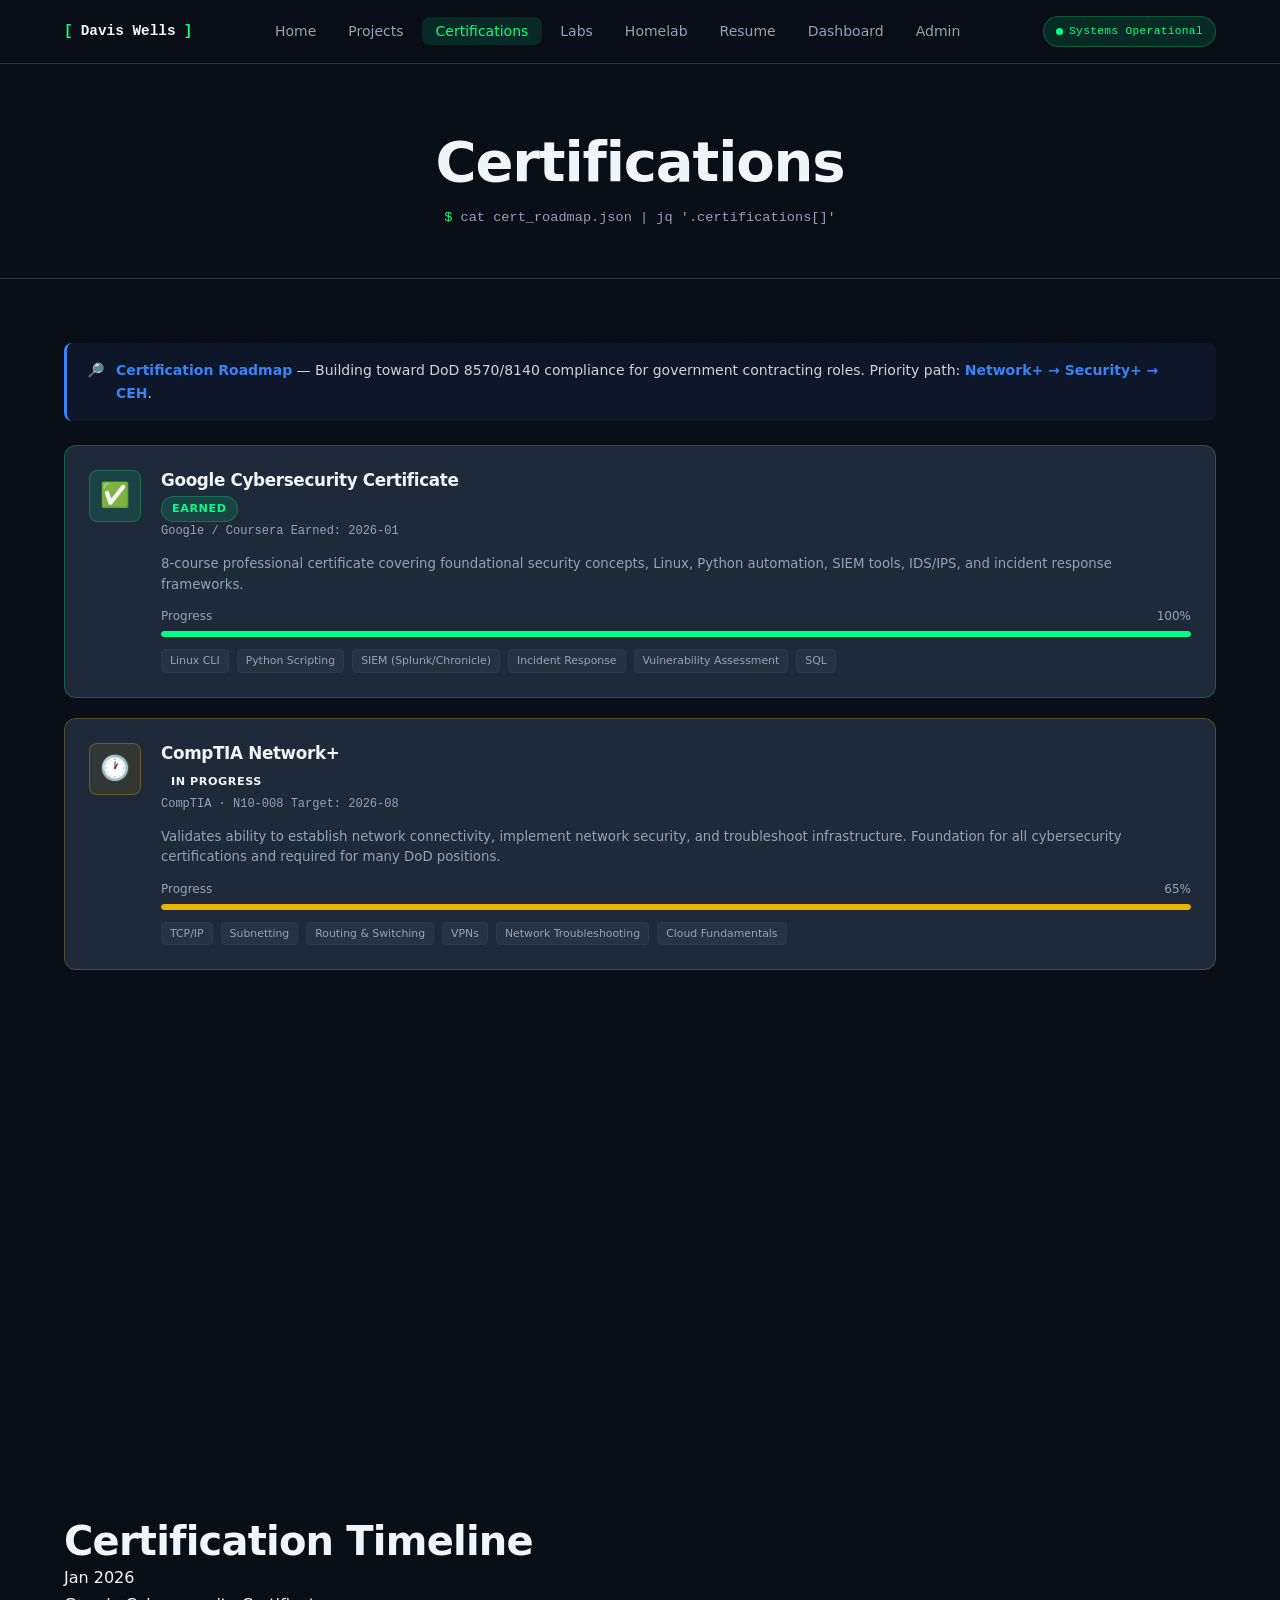
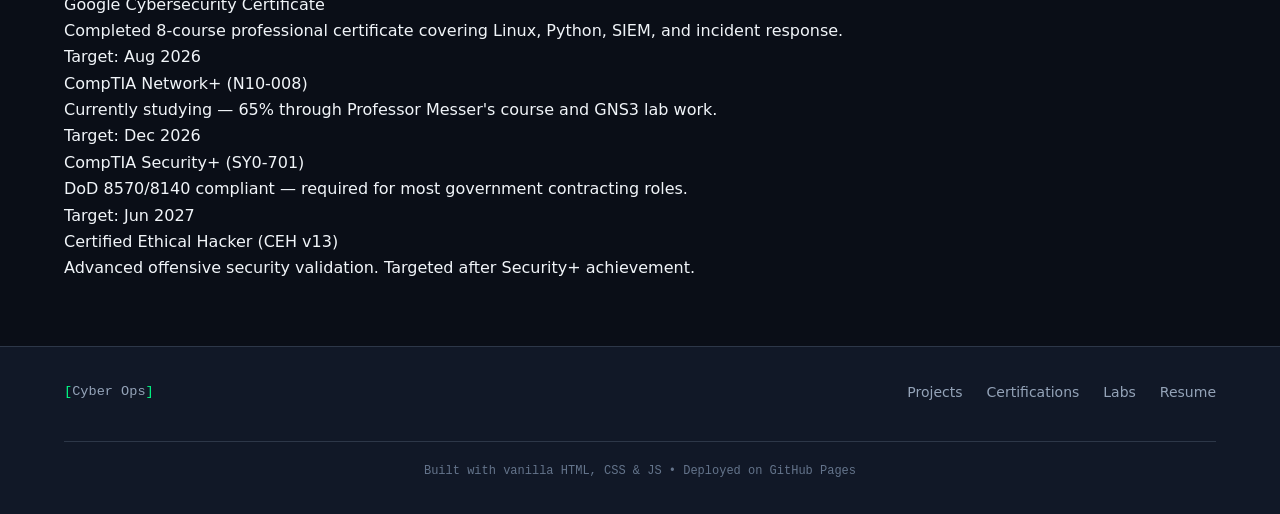
==== commit 840e6648: "feat: add admin panel, login page, Supabase integration - Add sections/login.html — email/password a" ====
--- a/sections/certifications.html
+++ b/sections/certifications.html
@@ -6,7 +6,7 @@
   <meta name="description" content="Certification journey — earned credentials, in-progress study, and planned certifications for a government contracting cybersecurity career.">
   <title>Certifications — Cyber Ops Portfolio</title>
   <meta http-equiv="Content-Security-Policy"
-    content="default-src 'self'; script-src 'self'; style-src 'self' https://fonts.googleapis.com; font-src https://fonts.gstatic.com; img-src 'self' data: https:; connect-src 'self'; frame-ancestors 'none';">
+    content="default-src 'self'; script-src 'self'; style-src 'self' https://fonts.googleapis.com; font-src https://fonts.gstatic.com; img-src 'self' data: https:; connect-src 'self' https://*.supabase.co; frame-ancestors 'none';">
   <meta http-equiv="X-Content-Type-Options" content="nosniff">
   <meta http-equiv="Referrer-Policy" content="strict-origin-when-cross-origin">
   <link rel="preconnect" href="https://fonts.googleapis.com">
@@ -21,7 +21,7 @@
   <nav class="nav" role="navigation" aria-label="Main navigation">
     <div class="nav-inner">
       <a href="../index.html" class="nav-logo">
-        <span class="bracket">[</span>Cyber Ops<span class="bracket">]</span>
+        <span class="bracket">[</span>Davis Wells<span class="bracket">]</span>
       </a>
       <ul class="nav-links" role="list">
         <li><a href="../index.html">Home</a></li>
@@ -31,6 +31,7 @@
         <li><a href="homelab.html">Homelab</a></li>
         <li><a href="resume.html">Resume</a></li>
         <li><a href="dashboard.html">Dashboard</a></li>
+        <li><a href="login.html">Admin</a></li>
       </ul>
       <div class="nav-status" aria-label="System status: operational">
         <span class="status-dot" aria-hidden="true"></span>
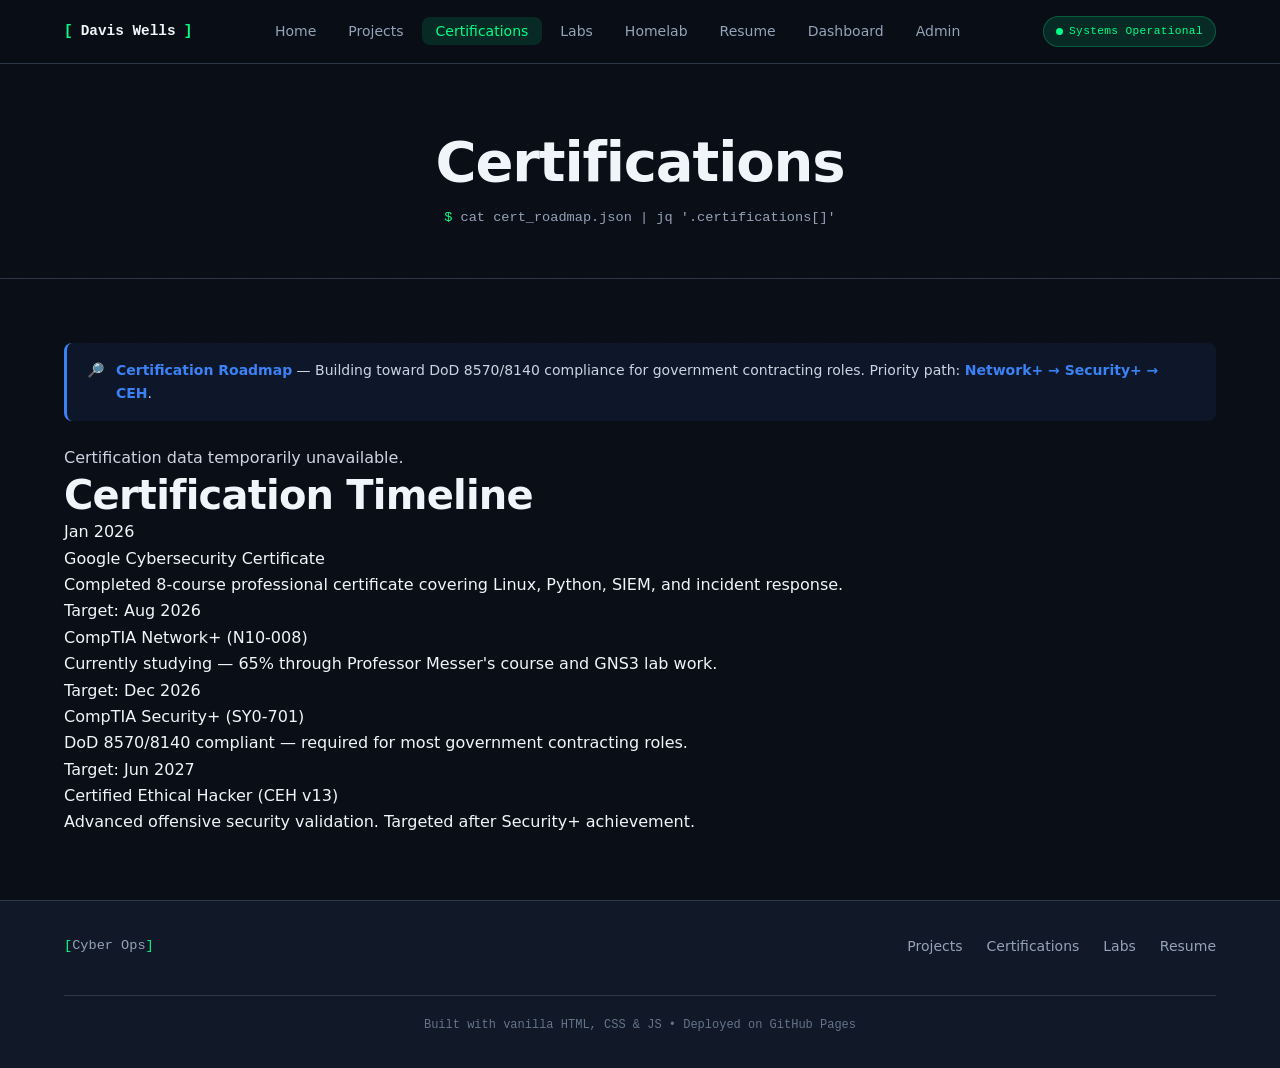
==== commit 1550e282: "feat: connect public pages to Supabase via DataSource module" ====
--- a/sections/certifications.html
+++ b/sections/certifications.html
@@ -133,6 +133,7 @@
   </footer>
 
   <script src="../config.js"></script>
+  <script src="../assets/js/supabase-client.js"></script>
   <script src="../assets/js/main.js"></script>
 
 </body>
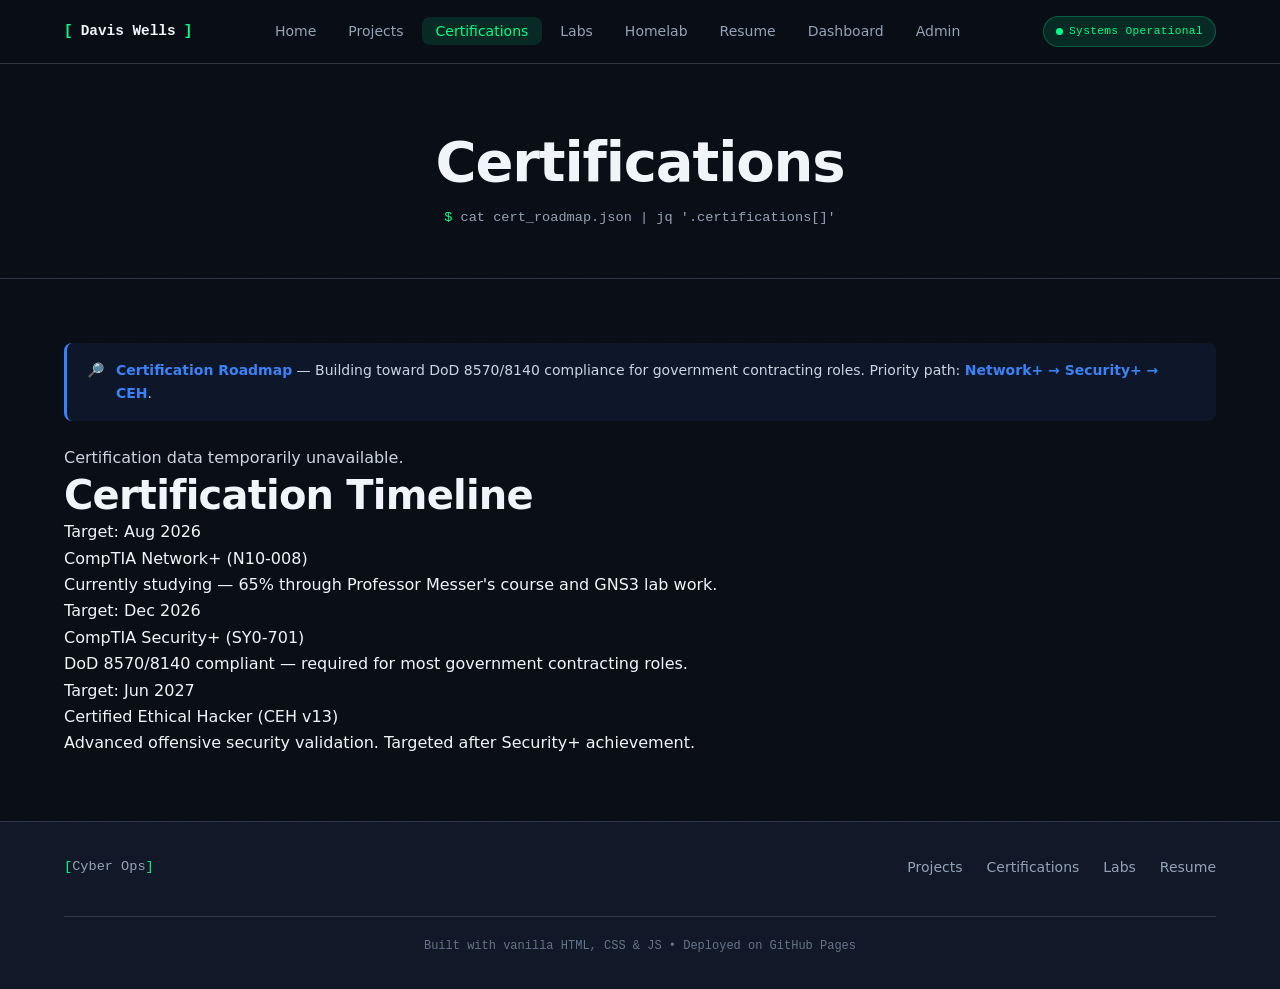
==== commit 6dab8765: "remove Google Cybersecurity Certificate from timeline" ====
--- a/sections/certifications.html
+++ b/sections/certifications.html
@@ -86,13 +86,6 @@
             <div style="position:absolute; left:7px; top:0; bottom:0; width:2px; background:var(--border);"></div>
 
             <div style="margin-bottom:var(--sp-8); position:relative;">
-              <div style="position:absolute; left:-1.6rem; top:4px; width:14px; height:14px; border-radius:50%; background:var(--green); border:2px solid var(--bg-primary); box-shadow:var(--green-glow);"></div>
-              <div style="font-family:var(--font-mono); font-size:0.75rem; color:var(--green); margin-bottom:4px;">Jan 2026</div>
-              <div style="font-weight:600;">Google Cybersecurity Certificate</div>
-              <div style="font-size:0.85rem; color:var(--text-muted);">Completed 8-course professional certificate covering Linux, Python, SIEM, and incident response.</div>
-            </div>
-
-            <div style="margin-bottom:var(--sp-8); position:relative;">
               <div style="position:absolute; left:-1.6rem; top:4px; width:14px; height:14px; border-radius:50%; background:var(--yellow); border:2px solid var(--bg-primary);"></div>
               <div style="font-family:var(--font-mono); font-size:0.75rem; color:var(--yellow); margin-bottom:4px;">Target: Aug 2026</div>
               <div style="font-weight:600;">CompTIA Network+ (N10-008)</div>
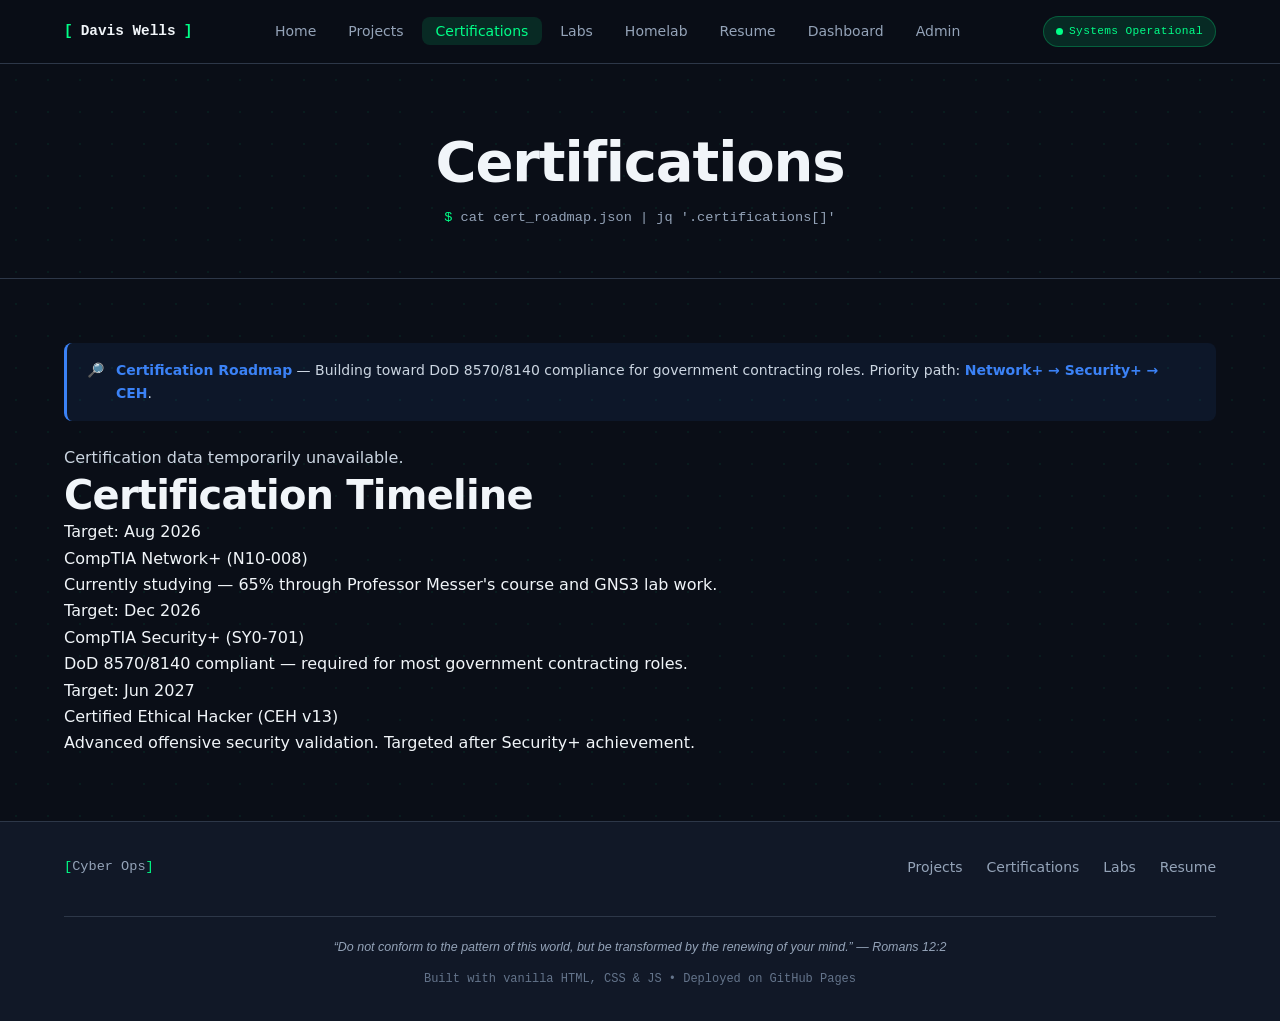
==== commit ec5b9e94: "feat: streak controls, WIMO tabs, and Romans 12:2 footer verse - Home page: Day Study Streak now has" ====
--- a/sections/certifications.html
+++ b/sections/certifications.html
@@ -121,7 +121,7 @@
         <li><a href="labs.html">Labs</a></li>
         <li><a href="resume.html">Resume</a></li>
       </ul>
-      <div class="footer-copy">Built with vanilla HTML, CSS &amp; JS &bull; Deployed on GitHub Pages</div>
+      <div class="footer-copy"><em class="footer-verse">&ldquo;Do not conform to the pattern of this world, but be transformed by the renewing of your mind.&rdquo; &mdash; Romans 12:2</em>Built with vanilla HTML, CSS &amp; JS &bull; Deployed on GitHub Pages</div>
     </div>
   </footer>
 
--- a/assets/css/main.css
+++ b/assets/css/main.css
@@ -461,6 +461,12 @@
   letter-spacing: 0.1em;
   font-weight: 500;
 }
+.streak-controls {
+  display: flex;
+  gap: 0.5rem;
+  justify-content: center;
+  margin-top: var(--sp-4);
+}
 
 /* ── Page header (inner pages) ──────────────────────────────── */
 .page-hero {
@@ -538,6 +544,63 @@
   padding-top: var(--sp-5);
   margin-top: var(--sp-5);
   border-top: 1px solid var(--border);
+}
+.footer-verse {
+  display: block;
+  font-style: italic;
+  color: var(--text-muted);
+  font-size: 0.78rem;
+  margin-bottom: var(--sp-3);
+  font-family: var(--font-sans, Inter, sans-serif);
+}
+
+/* ── What I'm Working On tabs ───────────────────────────────── */
+.wimo-tabs {
+  display: flex;
+  flex-wrap: wrap;
+  border-bottom: 1px solid var(--border);
+}
+.wimo-tab {
+  padding: 0.7rem 1.25rem;
+  background: none;
+  border: none;
+  border-bottom: 2px solid transparent;
+  color: var(--text-muted);
+  font-size: 0.9rem;
+  font-weight: 500;
+  cursor: pointer;
+  transition: color var(--t-fast), border-color var(--t-fast);
+  margin-bottom: -1px;
+  white-space: nowrap;
+}
+.wimo-tab:hover { color: var(--text-primary); }
+.wimo-tab.active {
+  color: var(--green);
+  border-bottom-color: var(--green);
+}
+.wimo-panel { display: none; }
+.wimo-panel.active { display: block; }
+.wimo-panel-inner {
+  display: flex;
+  align-items: flex-start;
+  gap: 1.75rem;
+  padding: 2rem;
+  background: var(--bg-card);
+  border: 1px solid var(--border);
+  border-top: none;
+  border-radius: 0 0 var(--radius-lg) var(--radius-lg);
+}
+.wimo-icon {
+  font-size: 2.5rem;
+  flex-shrink: 0;
+  line-height: 1;
+  margin-top: 0.1rem;
+}
+.wimo-panel-inner h3 { margin-bottom: 0.5rem; font-size: 1.15rem; }
+.wimo-panel-inner p  { color: var(--text-muted); font-size: 0.9rem; margin-bottom: 1.25rem; }
+@media (max-width: 500px) {
+  .wimo-tab { padding: 0.6rem 0.9rem; font-size: 0.8rem; }
+  .wimo-panel-inner { flex-direction: column; gap: 0.75rem; padding: 1.25rem; }
 }
 
 /* ── Responsive ─────────────────────────────────────────────── */
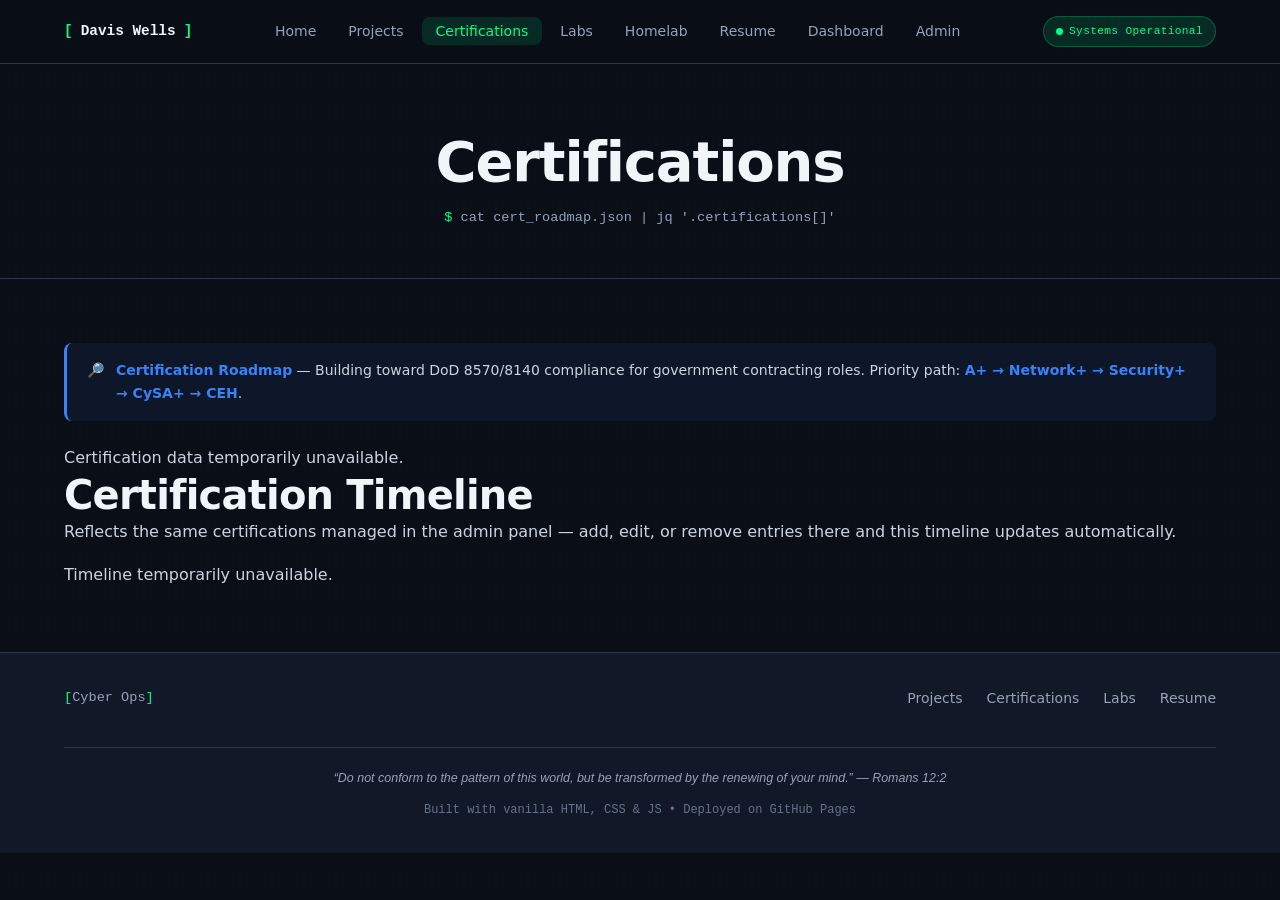
==== commit a5a1f11a: "feat: drive certification timeline from admin-managed data Replace the hand-coded timeline list with" ====
--- a/sections/certifications.html
+++ b/sections/certifications.html
@@ -69,7 +69,7 @@
           <div>
             <strong>Certification Roadmap</strong> —
             Building toward DoD 8570/8140 compliance for government contracting roles.
-            Priority path: <strong>Network+ → Security+ → CEH</strong>.
+            Priority path: <strong>A+ → Network+ → Security+ → CySA+ → CEH</strong>.
           </div>
         </div>
 
@@ -81,29 +81,16 @@
         <!-- Timeline -->
         <div style="margin-top:var(--sp-12)">
           <h2 style="font-size:1.5rem; margin-bottom:var(--sp-8);">Certification Timeline</h2>
+          <p style="font-size:0.85rem; color:var(--text-muted); margin-bottom:var(--sp-6);">
+            Reflects the same certifications managed in the admin panel — add, edit, or remove entries there and this timeline updates automatically.
+          </p>
           <div style="position:relative; padding-left:2rem;">
             <!-- Vertical line -->
             <div style="position:absolute; left:7px; top:0; bottom:0; width:2px; background:var(--border);"></div>
 
-            <div style="margin-bottom:var(--sp-8); position:relative;">
-              <div style="position:absolute; left:-1.6rem; top:4px; width:14px; height:14px; border-radius:50%; background:var(--yellow); border:2px solid var(--bg-primary);"></div>
-              <div style="font-family:var(--font-mono); font-size:0.75rem; color:var(--yellow); margin-bottom:4px;">Target: Aug 2026</div>
-              <div style="font-weight:600;">CompTIA Network+ (N10-008)</div>
-              <div style="font-size:0.85rem; color:var(--text-muted);">Currently studying — 65% through Professor Messer's course and GNS3 lab work.</div>
-            </div>
-
-            <div style="margin-bottom:var(--sp-8); position:relative;">
-              <div style="position:absolute; left:-1.6rem; top:4px; width:14px; height:14px; border-radius:50%; background:var(--border); border:2px solid var(--bg-primary);"></div>
-              <div style="font-family:var(--font-mono); font-size:0.75rem; color:var(--text-muted); margin-bottom:4px;">Target: Dec 2026</div>
-              <div style="font-weight:600;">CompTIA Security+ (SY0-701)</div>
-              <div style="font-size:0.85rem; color:var(--text-muted);">DoD 8570/8140 compliant — required for most government contracting roles.</div>
-            </div>
-
-            <div style="position:relative;">
-              <div style="position:absolute; left:-1.6rem; top:4px; width:14px; height:14px; border-radius:50%; background:var(--border); border:2px solid var(--bg-primary);"></div>
-              <div style="font-family:var(--font-mono); font-size:0.75rem; color:var(--text-muted); margin-bottom:4px;">Target: Jun 2027</div>
-              <div style="font-weight:600;">Certified Ethical Hacker (CEH v13)</div>
-              <div style="font-size:0.85rem; color:var(--text-muted);">Advanced offensive security validation. Targeted after Security+ achievement.</div>
+            <!-- Timeline entries injected by main.js (CertTimeline.load) -->
+            <div id="certs-timeline" aria-label="Certification timeline">
+              <p style="color:var(--text-muted);">Loading timeline...</p>
             </div>
           </div>
         </div>
--- a/assets/css/components.css
+++ b/assets/css/components.css
@@ -831,3 +831,46 @@
   top: var(--nav-h);
   z-index: 100;
 }
+
+/* ── Admin sign-in card (hero right column) ─────────────────── */
+.admin-signin-card {
+  display: flex;
+  flex-direction: column;
+  align-items: center;
+  justify-content: center;
+  gap: var(--sp-4);
+  background: var(--bg-card);
+  border: 1px solid var(--green-border);
+  border-radius: var(--radius-lg);
+  padding: var(--sp-8) var(--sp-6);
+  text-decoration: none;
+  color: var(--text);
+  transition: border-color var(--t-fast), box-shadow var(--t-fast), transform var(--t-fast);
+  min-height: 320px;
+}
+.admin-signin-card:hover {
+  border-color: var(--green);
+  box-shadow: var(--green-glow);
+  transform: translateY(-2px);
+}
+.admin-signin-icon {
+  font-size: 3.5rem;
+  line-height: 1;
+}
+.admin-signin-label {
+  font-family: var(--font-mono);
+  font-size: 1.1rem;
+  font-weight: 700;
+  color: var(--green);
+  letter-spacing: 0.05em;
+  text-transform: uppercase;
+}
+.admin-signin-sub {
+  font-size: 0.85rem;
+  color: var(--text-muted);
+  text-align: center;
+}
+.admin-signin-btn {
+  margin-top: var(--sp-2);
+  pointer-events: none;
+}
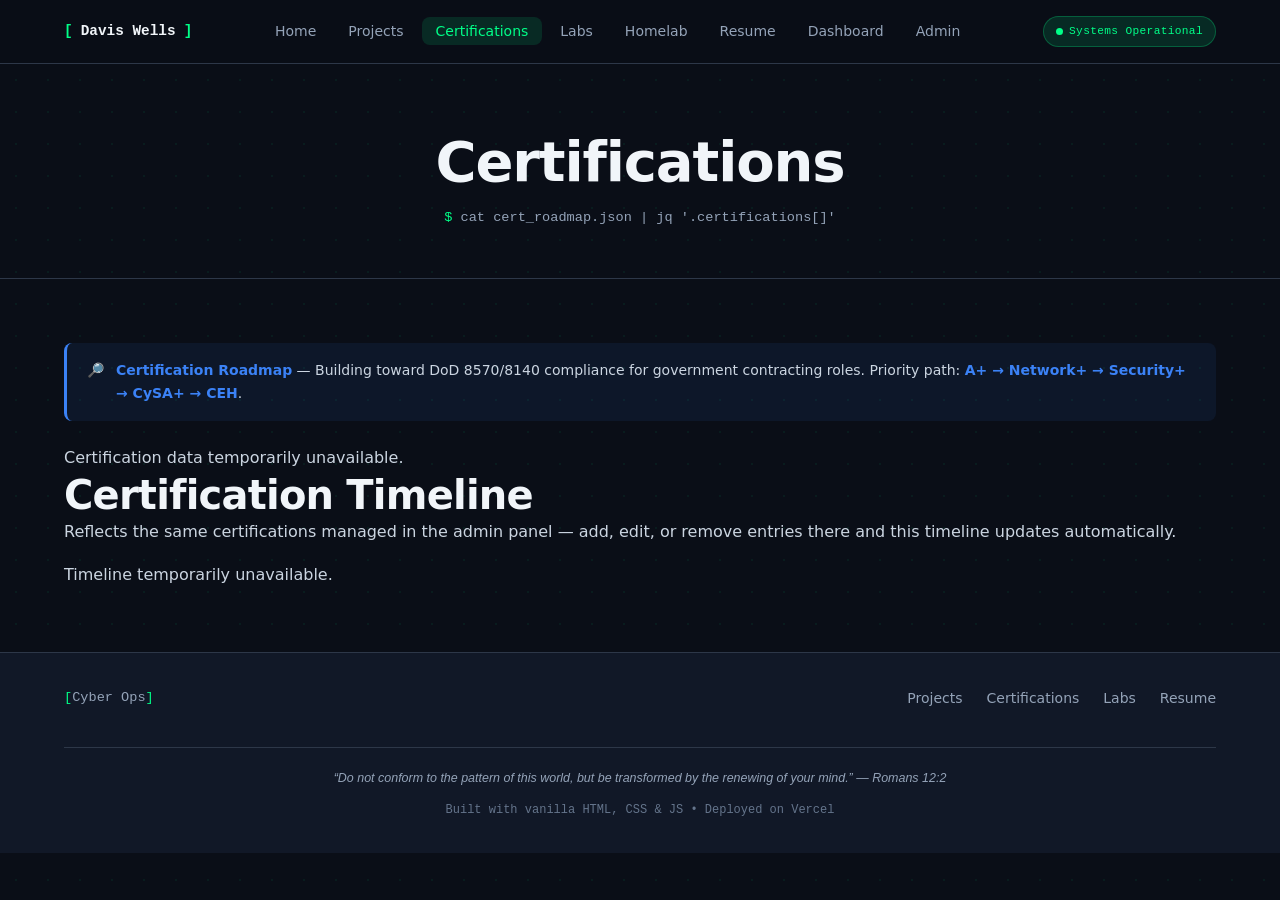
==== commit 49300798: "fix: correct footer text to say Deployed on Vercel The site is actually hosted on Vercel, not GitHub" ====
--- a/sections/certifications.html
+++ b/sections/certifications.html
@@ -108,7 +108,7 @@
         <li><a href="labs.html">Labs</a></li>
         <li><a href="resume.html">Resume</a></li>
       </ul>
-      <div class="footer-copy"><em class="footer-verse">&ldquo;Do not conform to the pattern of this world, but be transformed by the renewing of your mind.&rdquo; &mdash; Romans 12:2</em>Built with vanilla HTML, CSS &amp; JS &bull; Deployed on GitHub Pages</div>
+      <div class="footer-copy"><em class="footer-verse">&ldquo;Do not conform to the pattern of this world, but be transformed by the renewing of your mind.&rdquo; &mdash; Romans 12:2</em>Built with vanilla HTML, CSS &amp; JS &bull; Deployed on Vercel</div>
     </div>
   </footer>
 
